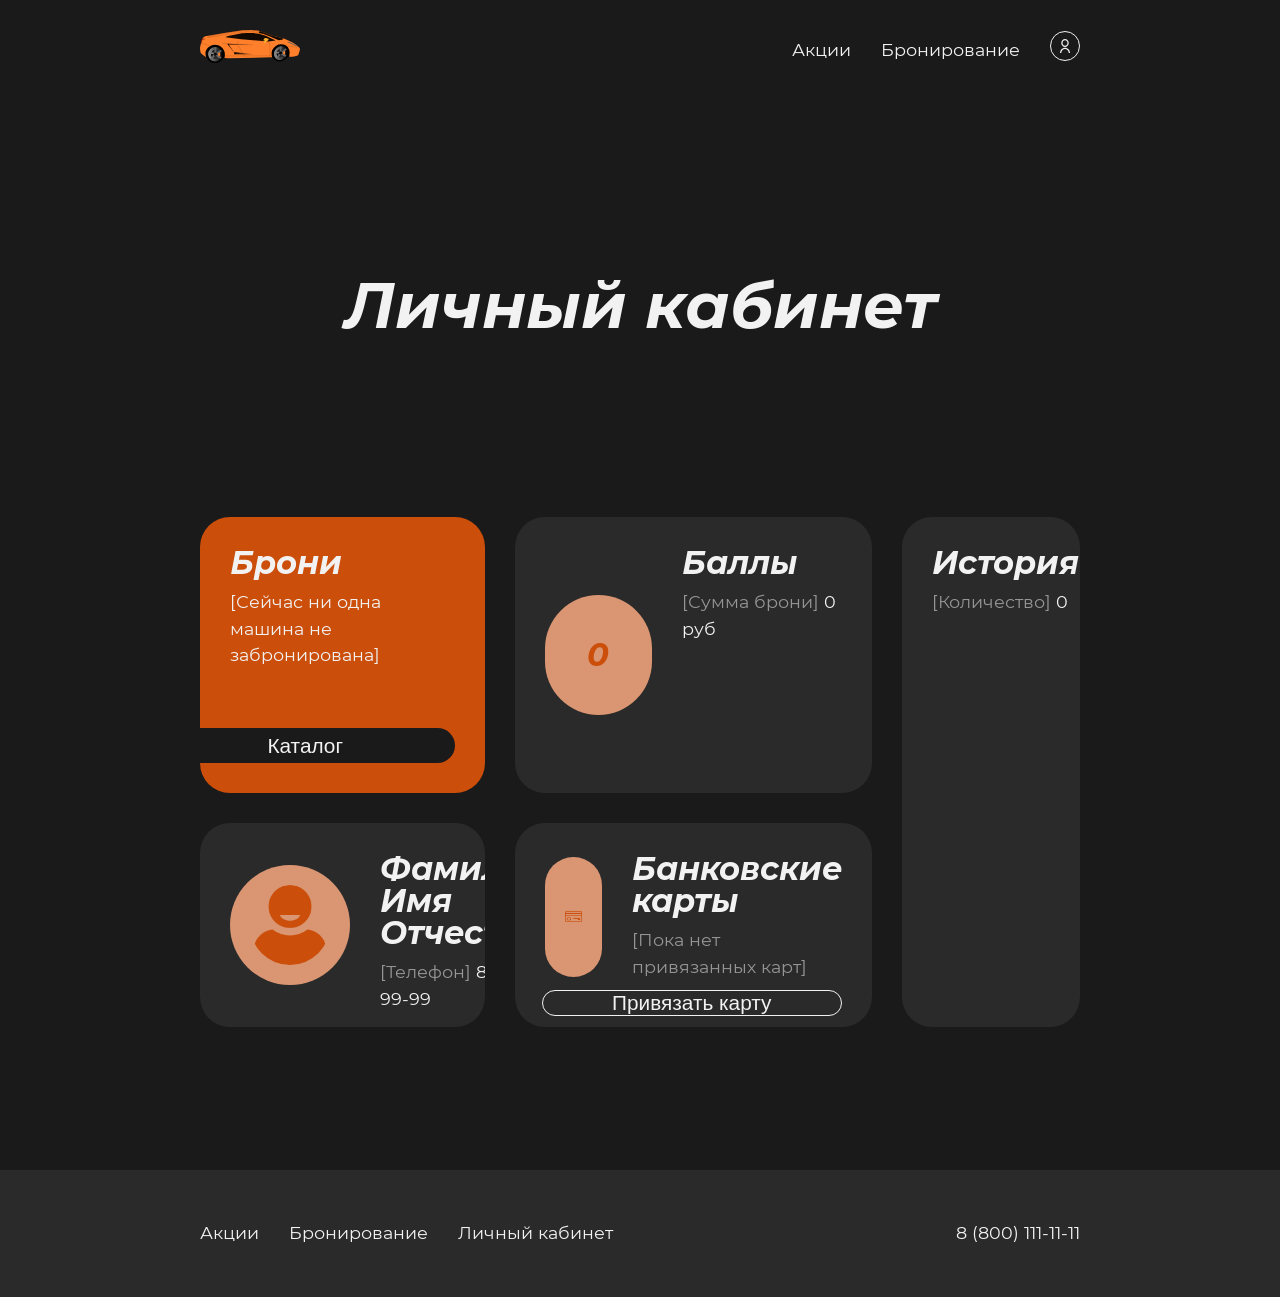
==== pages/account.html @ 6788794e "lk page" ====
<!DOCTYPE html>
<html lang="ru">
<head>
    <meta charset="UTF-8">
    <meta name="viewport" content="width=device-width, initial-scale=1.0">
    <link rel="stylesheet" href="../css/style.css">
    <title>Аккаунт</title>
</head>
<body>
    <header>
        <a href="../index.html"><img src="../img/svg/logo.svg" alt="logo" class="logo"></a>
        <nav>
            <a href="#">Акции</a>
            <a href="../pages/bron.html">Бронирование</a>
            <a href="#"><img src="../img/svg/account.svg" alt="account" class="account"></a>
        </nav>
    </header>

    <main>
        <h1>Личный кабинет</h1>
        <div class="main-account-section">
            <div class="account-data-card">
                <div class="data">
                    <h2>Брони</h2>
                    <p>[Сейчас ни одна машина не забронирована]</p>
                </div>
                <button class="cta btn-black" onclick="window.location.href='../pages/bron.html'">Каталог</button>
            </div>
            <div class="account-data-card">
                <div class="data-card">
                    <div class="circle">
                        <h2>0</h2>
                    </div>
                    <div class="data">
                        <h2>Баллы</h2>
                        <p><span>[Сумма брони]</span>&nbsp;0 руб</p>
                    </div>
                </div>
            </div>
            <div class="account-data-card">
                <div class="data">
                    <h2>История</h2>
                    <p><span>[Количество]</span>&nbsp;0</p>
                </div>
            </div>
            <div class="account-data-card">
                <div class="data-card">
                    <img src="../img/svg/user.png" alt="user" class="circle">
                    <div class="data">
                        <h2>Фамилия Имя Отчество</h2>
                        <p><span>[Телефон]</span>&nbsp;8 999 999-99-99</p>
                        <p><span>[Дата рождения]</span>&nbsp;01.01.2000</p>
                    </div>
                </div>
            </div>
            <div class="account-data-card">
                <div class="data-card">
                    <div class="circle">
                        <img src="../img/card/card.png" alt="card">
                    </div>
                    <div class="data">
                        <h2>Банковские карты</h2>
                        <p><span>[Пока нет привязанных карт]</span></p>
                    </div>
                </div>
                <button class="stroke">Привязать карту</button>
            </div>
        </div>
    </main>

    <footer>
        <nav>
            <a href="#">Акции</a>
            <a href="bron.html">Бронирование</a>
            <a href="login.html">Личный кабинет</a>
        </nav>
        <p>8 (800) 111-11-11</p>
    </footer>
</body>
</html>
---- css/style.css ----
@font-face {
    font-family: 'Montsterrat-reg';
    src: url('../fonts/Montserrat-Regular.ttf');
}
@font-face {
    font-family: 'Montsterrat-bi';
    src: url('../fonts/Montserrat-BoldItalic.ttf');
}
@font-face {
    font-family: 'NotoSans';
    src: url('../fonts/NotoSansJP-Bold.otf');
}

*{
    margin: 0;
    padding: 0;
}

p, a, label{
    font-size: 1.1em;
    font-family: 'Montsterrat-reg';
    color: #f2f2f2;
    text-decoration: none;
    line-height: 1.5;
}
a img:hover{
    fill:#fa6f24;
}
label{
    font-size: 1em;
}
span{
    color: #959595;
}
body{
    background-color: #1a1a1a;
    margin: 0 200px;
    display: flex;
    flex-direction: column;
    gap: 100px;
}
section{
    height: 100vh;
    display: flex;
    flex-direction: column;
    align-items: center;
    justify-content: space-around;
}
header{
    display: flex;
    justify-content: space-between;
    margin-top: 30px;
}
.logo{
    width: 100px;
}
a{
    transition: 0.3s;
}
a:hover{
    color: rgb(254, 127, 37);
}
nav{
    display: flex;
    align-items: center;
    gap: 30px;
}
h1{
    color: #f2f2f2;
    font-size: 4em;
    line-height: 1;
    font-family: 'Montsterrat-bi';
}
h2{
    color: #1a1a1a;
    font-size: 2em;
    line-height: 1;
    font-family: 'Montsterrat-bi';
}
h6{
    font-size: 1.5em;
    color: #f2f2f2;
    font-family: 'Montsterrat-bi';
}
section h2, main h2{
    color: #f2f2f2;
}
main{
    height: 100vh;
    display: flex;
    flex-direction: column;
    text-align: center;
    justify-content: center;
    align-items: center;
    gap: 180px;
}
.main-content, .car-card-content{
    display: flex;
    flex-direction: column;
    justify-content: center;
    align-items: center;
    gap: 30px;
}
.car-card-content{
    align-items: end;
    margin-top: 60px;
}
.main-img, .car-card-img{
    position: absolute;
    width: 40%;
    bottom: 40%;
    left: 30%;
}
.car-card-img{
    width: 60%;
    bottom: 80%;
    left: 20%;
}
button{
    font-size: 1.3em;
    border-radius: 40px;
    transition: 0.3s;
    border: none;
    width: 300px;
    height: 45px;
    text-align: center;
}
.cta{
    background-color: #fa6f24;
    color: #f2f2f2;
}
.cta:hover{
    background-color: #cb4e0a;
    cursor: pointer;  
}
.stroke{
    background-color: transparent;
    border: 1px solid #f2f2f2;
    color: #f2f2f2;
}
.stroke:hover, .active{
    background-color: #cb4e0a;
    border: 1px solid #fa6f24;
    cursor: pointer; 
}

.main-content button{
    width: 30%;
}
.main-car, .car-card{
    width: 100%;
    height: auto;
    background-color: #f2f2f2;
    border-radius: 30px;
    position: relative;
    padding: 30px;
}
.car-card{
    background-color: #2a2a2a;
    flex: 0 0 28%; 
}
.car-card button{
    width: 70%;
}
.car-card-bron{
    display: flex;
    align-items: center;
    justify-content: space-between;
    width: 100%;
}
.car-card-bron h6, .main-car-content h6{
    color: #fa6f24;
}
.btn-black{
    background-color: #1a1a1a;
}
.desc{
    width: 100%;
    display: flex;
    flex-direction: column;
    align-items: baseline;
    text-align: start;
    gap: 10px;
}
.main-car-content p, .main-car-content h2{
    color: #1a1a1a;
}
.main-car-content{
    display: flex;
    flex-direction: column;
    align-items: flex-end;
    margin-top: 50px;
}

.section-search{
    display: flex;
    flex-direction: column;
    align-items: center;
    height: 70vh;
}
.search, .form, .form-lk{
    background-color: #2a2a2a;
    padding: 80px 50px;
    width: 50%;
    display: flex;
    flex-direction: column;
    border-radius: 30px;
    height: auto;
    gap: 30px;
    align-items: end;
}
.search-results-section .carousel-container {
    height: 65%;
}

.search-results-section{
    height: 80vh;
}
/* чтобы карусель скрывалась, когда нет результатов */
.search-results-section[style*="display: none"] {
    display: none;
}
.car-info, .user-info, .form-user{
    width: 100%;
    display: flex;
    flex-direction: column;
    gap: 20px;
}
.form-user{
    align-items: end;
    gap: 50px;
}
.user-info{
    align-items: end;
}

.form{
    width: 100%;
    padding: 30px 50px;
    display: grid;
    grid-template-columns: 1fr 1fr;
    gap: 100px;
    align-items: start;
}
.form-lk{
    width: 50%;
    display: flex;
    flex-direction: column;
}
.form-btns{
    display: flex;
    align-items: center;
    justify-content: space-between;
    width: 100%;
}

input{
    width: 95%;
    background-color: #1a1a1a;
    border: none;
    border-radius: 25px;
    height: 50px;
    color: #f2f2f2;
    padding: 0 15px;
}
input::placeholder{
    color: #959595;
}
input::-webkit-calendar-picker-indicator{
    filter: invert(1);
}
.search-btns{
    display: flex;
    justify-content: space-evenly;
    width: 100%;
}

footer{
    background-color: #2a2a2a;
    margin-left: -200px;
    margin-right: -200px;
    padding: 50px 200px;
    display: flex;
    justify-content: space-between;
}


.news{
    display: grid;
    grid-template-columns: 1fr 1fr 1fr;
    grid-template-rows: 1fr 1fr;
    gap: 30px;
}

.new-content{
    display: flex;
    flex-direction: column;
    gap: 20px;
}
.new button{
    position: absolute;
    right: 20px;
    bottom: 20px;
}
.new-content h6{
    width: 100%;
}
.new-content p{
    font-size: 0.8em;
    margin-bottom: 50px;
}
.new, .trust-card, .account-data-card{
    background-color: #2a2a2a;
    padding: 30px;
    border-radius: 30px;  
    position: relative;
    overflow: hidden;
}
.new:hover{
    border: 1px solid #f2f2f2;
    box-shadow: 5px 5px 20px #f2f2f231;
}
.new img{
    opacity: 0;
    width: 100%;
    height: 100%;
    position: absolute;
    top: 0;
    left: 0;
    background-size: contain;
}


.carousel{
    display: flex;
    gap: 20px;
    width: 100%;
    height: 100%;
    transition: transform 0.5s ease-in-out;
    align-items: end;
}
.inp{
    display: flex;
    flex-direction: column;
    gap: 10px;
    width: 100%;
    text-align: left;
}
.carousel-container {
    height: 50%;
    width: 100%;
    position: relative;
    display: flex;
    align-items: center;
    justify-content: center;
    padding: 20px;
}
.carousel-wrapper {
    height: 100%;
    width: 100%;
    overflow: hidden;
    margin: 0 20px;
}
.carousel-btn {
    position: relative;
    width: 50px;
    height: 50px;
    margin-top: 70px;
    border: none;
    border-radius: 50%;
    background: #2a2a2a;
    color: #f2f2f2;
    font-size: 24px;
    cursor: pointer;
    display: flex;
    align-items: center;
    justify-content: center;
    transition: all 0.3s ease;
    z-index: 10;
}
.carousel-btn:hover {
    background: #555;
    transform: scale(1.1);
}
.carousel-btn:active {
    transform: scale(0.95);
}

.trust-cards{
    display: grid;
    gap: 30px;
    height: 80%;
    grid-template-columns: 1fr 1fr 1fr;
    grid-template-rows: 2fr 1fr 2fr;
}
.trust-card, .account-data-card{
    display: flex;
    flex-direction: column;
    align-items: center;
    justify-content: center;
    text-align: center;
    gap: 10px;
}
.trust-card:first-child, .trust-card:last-child{
    padding: 0;
}
.trust-card img{
    background-size: cover;
    background-repeat: no-repeat;
    width: 100%;  
    height: 100%;
    filter: hue-rotate(-20deg) saturate(1.3);
}
.trust-card:last-child{
    grid-column: 2/4;
    grid-row: 3;
}
.trust-card:nth-child(2){
    grid-row: 1/3;
}
.trust-card:nth-child(3){
    background-color: #ca7141;
}
.trust-card:nth-child(4){
    grid-column: 1;
    grid-row: 2/4;
    background-color: #cb4e0a;
}
.trust-card:nth-child(5){
    grid-column: 3;
}

.main-account-section{
    height: 50%;
    display: grid;
    gap: 30px;
    row-gap: 90px;
    grid-template-rows: 1.5fr 1fr;
    grid-template-columns: 0.8fr 1fr 0.5fr; 
}
.account-data-card, .data{
    text-align: left;
    align-items: baseline;
    justify-content: flex-start;
    height: 100%;
}
.account-data-card:first-child{
    align-items: end;
    background-color: #cb4e0a;
}
.account-data-card:last-child{
    align-items: end;
}
.account-data-card:first-child .data, .account-data-card:last-child .data-card{
    width: 100%;
    justify-content: start;
}
.account-data-card:nth-child(3){
    grid-row: 1/3;
    grid-column: 3;
}
.account-data-card button:hover{
    border: 1px solid #1a1a1a;
    background-color: #f2f2f2;
    color: #1a1a1a;
}
.data-card{
    display: flex;
    gap: 30px;
    align-items: center;
    justify-content: center;
    height: 100%;
}
.circle img{
    width: 100%;
}
.data{
    display: flex;
    flex-direction: column;
    gap: 10px;
}
.circle{
    width: 80px;
    height: 80px;
    padding: 20px;
    border-radius: 150px;
    display: flex;
    align-items: center;
    justify-content: center;
    background-color:#da9672;
}
.circle h2{
    color: #cb4e0a;
}
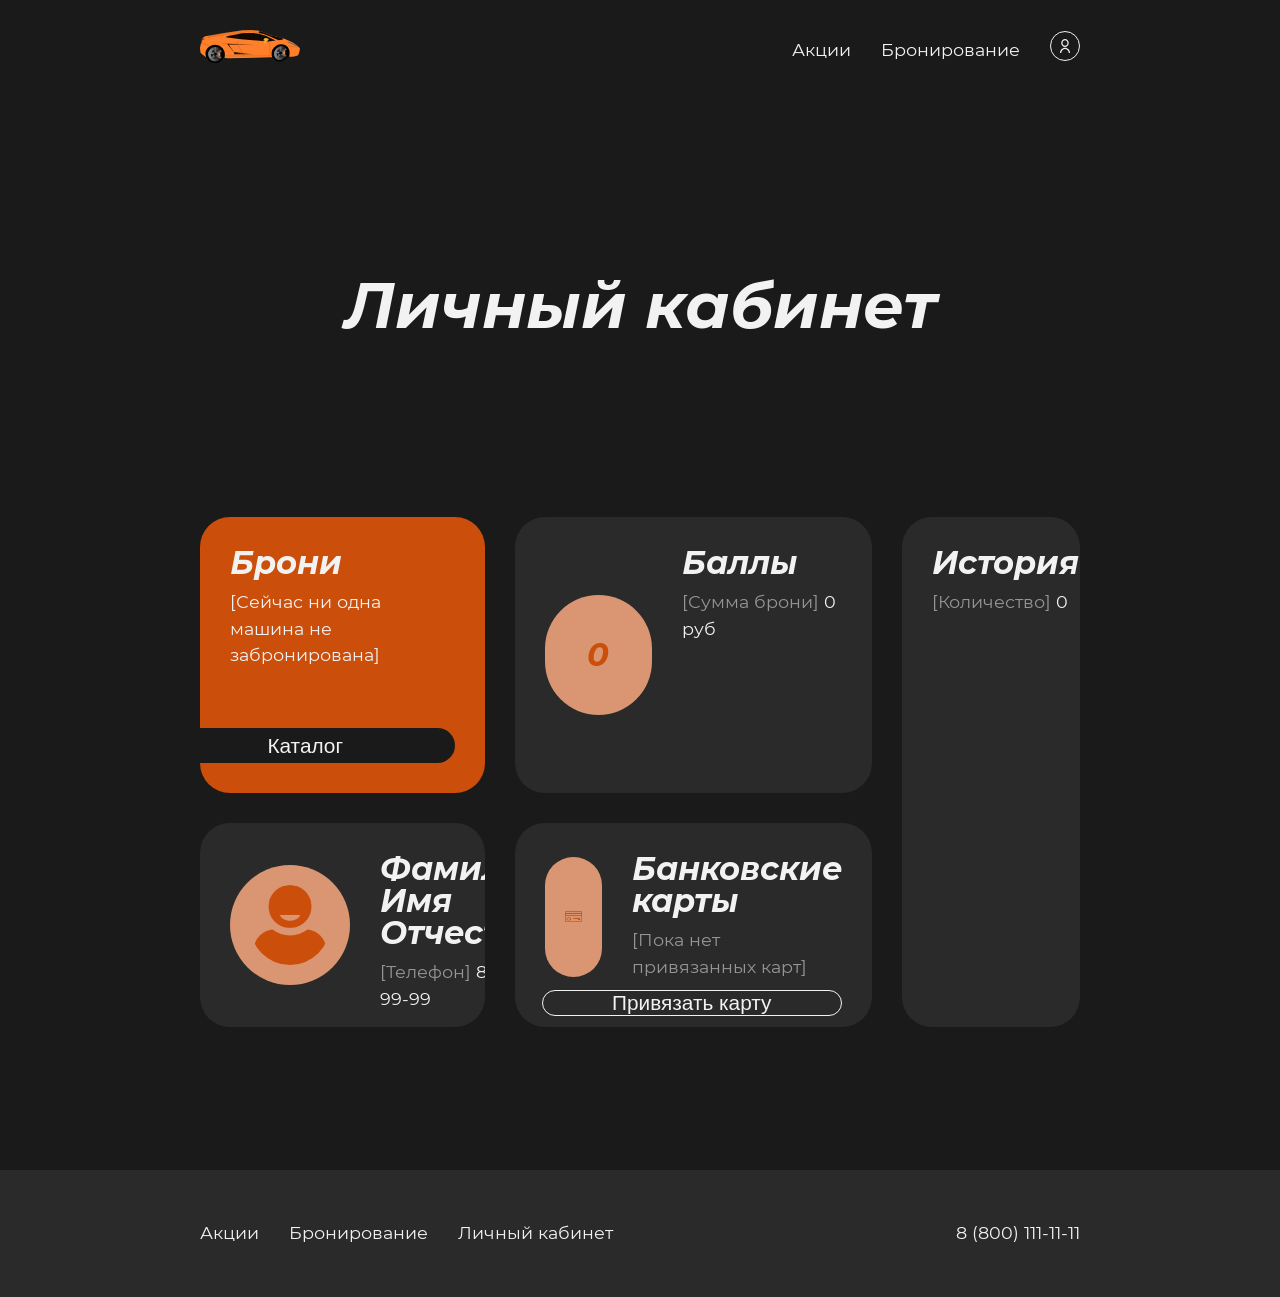
==== commit fa78434f: "log in" ====
--- a/pages/account.html
+++ b/pages/account.html
@@ -47,9 +47,9 @@
                 <div class="data-card">
                     <img src="../img/svg/user.png" alt="user" class="circle">
                     <div class="data">
-                        <h2>Фамилия Имя Отчество</h2>
-                        <p><span>[Телефон]</span>&nbsp;8 999 999-99-99</p>
-                        <p><span>[Дата рождения]</span>&nbsp;01.01.2000</p>
+                        <h2 id="name">Фамилия Имя Отчество</h2>
+                        <p id="phone"><span>[Телефон]</span>&nbsp;8 999 999-99-99</p>
+                        <p id="bd"><span>[Дата рождения]</span>&nbsp;01.01.2000</p>
                     </div>
                 </div>
             </div>
@@ -76,5 +76,7 @@
         </nav>
         <p>8 (800) 111-11-11</p>
     </footer>
+    <script src="../js/registration-script.js"></script>
+    <script src="../js/log-in-script.js"></script>
 </body>
 </html>
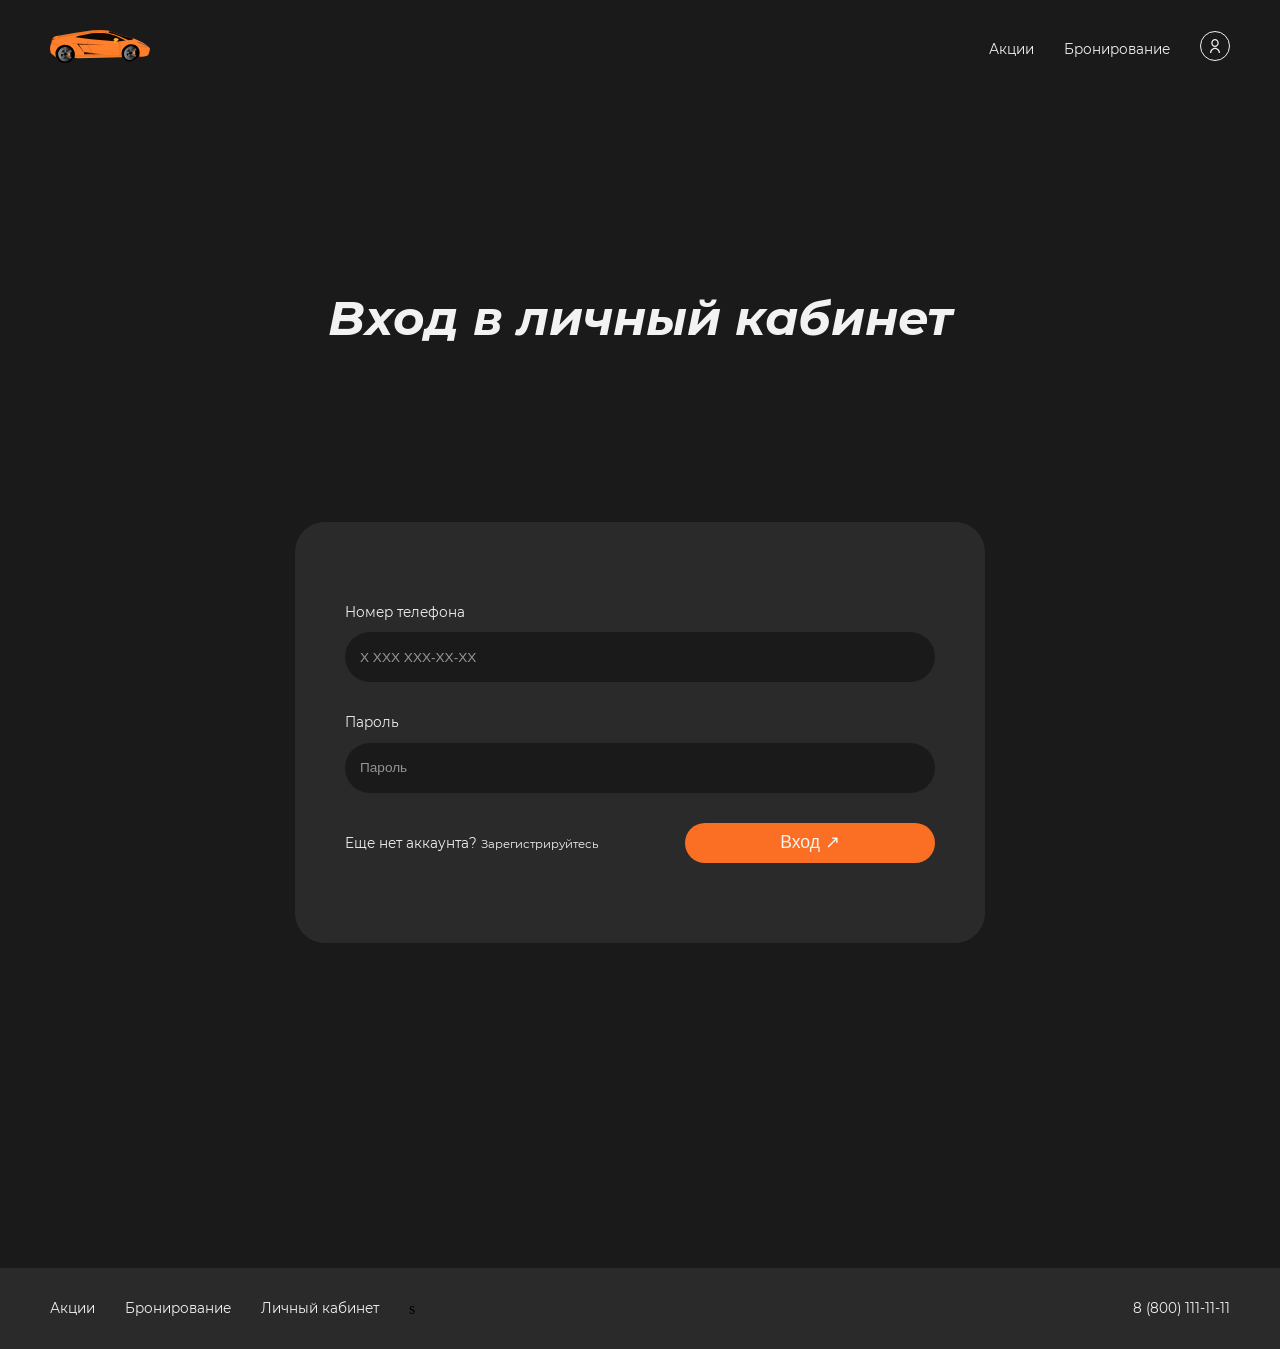
==== commit a4e46603: "final" ====
--- a/pages/account.html
+++ b/pages/account.html
@@ -11,36 +11,39 @@
         <a href="../index.html"><img src="../img/svg/logo.svg" alt="logo" class="logo"></a>
         <nav>
             <a href="#">Акции</a>
-            <a href="../pages/bron.html">Бронирование</a>
-            <a href="#"><img src="../img/svg/account.svg" alt="account" class="account"></a>
+            <a href="bron.html">Бронирование</a>
+            <a href="#" class="logout">Выйти из аккаунта</a>
+            <a href="account.html"><img src="../img/svg/account.svg" alt="account" class="account"></a>
         </nav>
     </header>
 
-    <main>
+    <main class="main-account">
         <h1>Личный кабинет</h1>
         <div class="main-account-section">
             <div class="account-data-card">
-                <div class="data">
+                <div class="data" id="bookings-container">
                     <h2>Брони</h2>
-                    <p>[Сейчас ни одна машина не забронирована]</p>
+                    <p id="bookings-empty">[Сейчас ни одна машина не забронирована]</p>
+                    <div id="bookings-list"></div>
                 </div>
                 <button class="cta btn-black" onclick="window.location.href='../pages/bron.html'">Каталог</button>
             </div>
             <div class="account-data-card">
                 <div class="data-card">
                     <div class="circle">
-                        <h2>0</h2>
+                        <h2 id="points-count">0</h2>
                     </div>
-                    <div class="data">
+                    <div class="data" id="points-container">
                         <h2>Баллы</h2>
-                        <p><span>[Сумма брони]</span>&nbsp;0 руб</p>
+                         <p><span>[Сумма брони]</span>&nbsp;<span id="points-amount">0</span> руб</p>
                     </div>
                 </div>
             </div>
             <div class="account-data-card">
-                <div class="data">
+                <div class="data" id="history-container">
                     <h2>История</h2>
-                    <p><span>[Количество]</span>&nbsp;0</p>
+                    <p id="history-empty">[Нет завершенных броней]</p>
+                    <div id="history-list"></div>
                 </div>
             </div>
             <div class="account-data-card">
@@ -53,17 +56,18 @@
                     </div>
                 </div>
             </div>
-            <div class="account-data-card">
+            <div class="account-data-card" id="cards-block">
                 <div class="data-card">
                     <div class="circle">
                         <img src="../img/card/card.png" alt="card">
                     </div>
-                    <div class="data">
+                    <div class="data" id="cards-container">
                         <h2>Банковские карты</h2>
-                        <p><span>[Пока нет привязанных карт]</span></p>
+                        <p id="cards-empty">[Пока нет привязанных карт]</p>
+                        <div id="cards-list"></div>
+                        <button class="stroke" id="attach-card-btn">Привязать карту</button>
                     </div>
                 </div>
-                <button class="stroke">Привязать карту</button>
             </div>
         </div>
     </main>
@@ -72,11 +76,38 @@
         <nav>
             <a href="#">Акции</a>
             <a href="bron.html">Бронирование</a>
-            <a href="login.html">Личный кабинет</a>
+            <a href="account.html">Личный кабинет</a>
         </nav>
         <p>8 (800) 111-11-11</p>
     </footer>
-    <script src="../js/registration-script.js"></script>
+
+    <div class="modal-overlay" id="cardModal">
+        <div class="modal">
+            <h2>Привязка карты</h2>
+            <div class="inp">
+                <label for="card-number">Номер карты</label>
+                <input type="number" id="card-number" placeholder="XXXX XXXX XXXX XXXX" maxlength="19" 
+           oninput="this.value = this.value.replace(/[^0-9 ]/g, '').replace(/\s{2,}/g, ' ').trim();">
+            </div>
+            <div class="card-row">
+                <div class="inp">
+                    <label for="card-expiry">Срок действия</label>
+                    <input type="text" id="card-expiry" placeholder="MM/YY">
+                </div>
+                <div class="inp">
+                    <label for="card-cvv">CVV</label>
+                    <input type="password" id="card-cvv" placeholder="XXX">
+                </div>
+            </div>
+            <div class="modal-btns">
+                <button class="stroke" id="cancelCard">Отмена</button>
+                <button class="cta" id="saveCard">Привязать</button>
+            </div>
+        </div>
+    </div>
+    
     <script src="../js/log-in-script.js"></script>
+    <script src="../js/in-account-script.js"></script>
+    
 </body>
 </html>
--- a/css/style.css
+++ b/css/style.css
@@ -16,8 +16,15 @@
     padding: 0;
 }
 
+img{
+    pointer-events: none;
+}
+
+.mobile-only{
+    display: none;
+}
 p, a, label{
-    font-size: 1.1em;
+    font-size: 1em;
     font-family: 'Montsterrat-reg';
     color: #f2f2f2;
     text-decoration: none;
@@ -67,18 +74,18 @@
 }
 h1{
     color: #f2f2f2;
-    font-size: 4em;
+    font-size: 3.5em;
     line-height: 1;
     font-family: 'Montsterrat-bi';
 }
 h2{
     color: #1a1a1a;
-    font-size: 2em;
+    font-size: 1.8em;
     line-height: 1;
     font-family: 'Montsterrat-bi';
 }
 h6{
-    font-size: 1.5em;
+    font-size: 1.4em;
     color: #f2f2f2;
     font-family: 'Montsterrat-bi';
 }
@@ -117,12 +124,12 @@
     left: 20%;
 }
 button{
-    font-size: 1.3em;
+    font-size: 1.1em;
     border-radius: 40px;
     transition: 0.3s;
     border: none;
     width: 300px;
-    height: 45px;
+    height: 40px;
     text-align: center;
 }
 .cta{
@@ -155,6 +162,9 @@
     position: relative;
     padding: 30px;
 }
+.main-car{
+    box-sizing: border-box;
+}
 .car-card{
     background-color: #2a2a2a;
     flex: 0 0 28%; 
@@ -208,6 +218,18 @@
     height: auto;
     gap: 30px;
     align-items: end;
+}
+.form{
+    box-sizing: border-box;
+}
+.search{
+    align-items: center;
+}
+.search input {
+    width: 88%;
+}
+.search button{
+    width: 43%;
 }
 .search-results-section .carousel-container {
     height: 65%;
@@ -252,10 +274,10 @@
     align-items: center;
     justify-content: space-between;
     width: 100%;
+    text-align: left;
 }
 
 input{
-    width: 95%;
     background-color: #1a1a1a;
     border: none;
     border-radius: 25px;
@@ -263,6 +285,11 @@
     color: #f2f2f2;
     padding: 0 15px;
 }
+input:disabled{
+    background-color: #2f2f2f;
+    border: #1a1a1a solid 1px;
+    color: #959595;
+}
 input::placeholder{
     color: #959595;
 }
@@ -274,6 +301,10 @@
     justify-content: space-evenly;
     width: 100%;
 }
+#search-btn{
+    margin: 0 4% 0 auto;
+}
+
 
 footer{
     background-color: #2a2a2a;
@@ -389,7 +420,7 @@
 .trust-cards{
     display: grid;
     gap: 30px;
-    height: 80%;
+    height: 70%;
     grid-template-columns: 1fr 1fr 1fr;
     grid-template-rows: 2fr 1fr 2fr;
 }
@@ -448,9 +479,6 @@
     align-items: end;
     background-color: #cb4e0a;
 }
-.account-data-card:last-child{
-    align-items: end;
-}
 .account-data-card:first-child .data, .account-data-card:last-child .data-card{
     width: 100%;
     justify-content: start;
@@ -470,6 +498,10 @@
     align-items: center;
     justify-content: center;
     height: 100%;
+}
+.data button{
+    height: 30px;
+    margin-top: 10px;
 }
 .circle img{
     width: 100%;
@@ -492,3 +524,505 @@
 .circle h2{
     color: #cb4e0a;
 }
+
+.modal-overlay {
+    position: fixed;
+    top: 0;
+    left: 0;
+    width: 100%;
+    height: 100%;
+    background: rgba(0, 0, 0, 0.5);
+    display: none;
+    justify-content: center;
+    align-items: center;
+    z-index: 9999; /* Поверх всего */
+}
+
+.modal {
+    display: flex;
+    flex-direction: column;
+    gap: 20px;
+    background: #2a2a2a;
+    padding: 30px;
+    border-radius: 12px;
+    max-width: 400px;
+    width: 90%;
+    box-shadow: 0 4px 20px rgba(0, 0, 0, 0.3);
+    z-index: 10000;
+    position: relative;
+}
+.modal h2, #points-amount{
+    color: #f2f2f2;
+}
+
+.modal .card-row {
+    display: flex;
+    gap: 10px;
+    justify-content: flex-end;
+}
+
+.modal .card-row .inp {
+    flex: 1;
+    width: 40%;
+}
+
+.modal-btns {
+    display: flex;
+    gap: 10px;
+    justify-content: flex-end;
+}
+#bookings-list,
+#history-list,
+#cards-list {
+    width: 100%;
+    max-height: 100px;
+    overflow-y: auto;
+    padding-right: 5px;
+}
+#cards-list{
+    max-height: 30px;
+}
+#history-list{
+    max-height: 450px;;
+}
+/* Скролл для всех списков */
+#bookings-list::-webkit-scrollbar,
+#history-list::-webkit-scrollbar,
+#cards-list::-webkit-scrollbar {
+    width: 4px;
+}
+
+#bookings-list::-webkit-scrollbar-track,
+#history-list::-webkit-scrollbar-track,
+#cards-list::-webkit-scrollbar-track {
+    background: #f1f1f1;
+    border-radius: 10px;
+}
+
+#bookings-list::-webkit-scrollbar-thumb,
+#history-list::-webkit-scrollbar-thumb,
+#cards-list::-webkit-scrollbar-thumb {
+    background: #ffbf9d;
+    border-radius: 10px;
+}
+
+/* Элементы списков */
+.booking-item,
+.history-item,
+.card-item {
+    border-bottom: 1px solid #eee;
+    padding: 6px 0;
+}
+
+.booking-item:last-child,
+.history-item:last-child,
+.card-item:last-child {
+    border-bottom: none;
+}
+
+.booking-item p,
+.history-item p,
+.card-item p {
+    margin: 2px 0;
+}
+
+/* Скрываем пустые сообщения, когда есть элементы */
+#bookings-empty.hidden,
+#history-empty.hidden,
+#cards-empty.hidden {
+    display: none;
+}
+
+@media (min-width: 1280px){
+    h1{
+        font-size: 3em;
+    }
+    h2{
+        font-size: 1.5em;
+    }
+    p, a, label, input{
+        font-size: 0.85em;
+    }
+     .main-account-section p, .history-item p{
+        font-size: 1em;
+     }
+    h6{
+        font-size: 1.3em;
+    }
+    
+    body{
+        margin: 0 50px;
+    }
+    footer {
+        margin: 100px -50px 0 -50px;
+        padding: 30px 50px;
+    }
+    .data button{
+        height: 35px;
+    }
+    button{
+        width: 250px;
+    }
+
+    .main-img{
+        bottom: 55%;
+    }
+    .news, .trust-cards{
+        gap: 20px;
+    }
+    .new, .trust-card, .account-data-card{
+        padding: 20px;
+    }
+    .carousel-container{
+        height: 50% ;
+    }
+    .car-card{
+        min-height: 260px;
+    }
+    .car-card img{
+        bottom: 83%;
+    }
+    .car-info, .form-user{
+        gap: 10px;
+    }
+    .search{
+        padding: 50px 50px;
+    }
+    .search-results-section .car-card img{
+        bottom: 83%;
+    }
+    .search-results-section .car-card{
+        height: 370px;
+    }
+    .search-results-section .carousel-container{
+        height: 100%;
+    }
+    .search-results-section .car-card-content{
+        bottom: 30px;
+        top: 90px;
+    }
+    .main-account-section {
+        grid-template-columns: 1fr 1.2fr 0.8fr;
+        height: 65%;
+        row-gap: 70px;
+    }
+    .main-account-section button{
+        width: 250px;
+    }
+    .car-card button {
+        width: 60%;
+    }
+}
+
+@media (min-width: 1440px){
+    h2{
+        font-size: 1.5em;
+    }
+    p, a, label, input{
+        font-size: 0.85em;
+    }
+     .main-account-section p, .history-item p{
+        font-size: 1em;
+     }
+    h6{
+        font-size: 1.3em;
+    }
+
+    body{
+        margin: 0 100px;
+    }
+    footer {
+        margin: 0 -100px;
+        padding: 30px 100px;
+    }
+    button{
+        width: 300px;
+    }
+    .data{
+        gap: 5px;
+    }
+    .data button{
+        height: 35px;
+    }
+    .news, .trust-cards{
+        gap: 30px;
+    }
+    .new, .trust-card, .account-data-card{
+        padding: 30px;
+    }
+    main .carousel-container{
+        height: 60% ;
+    }
+    .carousel .car-card{
+        height: 350px;
+    }
+    .car-card img{
+        bottom: 83%;
+    }
+    .car-card button {
+        width: 70%;
+    }
+    .car-info, .form-user{
+        gap: 20px;
+    }
+    .search{
+        padding: 80px 50px;
+    }
+    .search-results-section .car-card img{
+        bottom: 83%;
+    }
+    .search-results-section .car-card{
+        height: 330px;
+    }
+    .search-results-section .carousel-container{
+        height: 75%;
+    }
+    .search-results-section .car-card-content{
+        bottom: 30px;
+        top: 90px;
+    }
+    .main-account-section {
+        grid-template-columns: 1fr 1.2fr 0.8fr;
+        height: 50%;
+        gap: 20px;
+        row-gap: 80px;
+    }
+    .main-account-section button{
+        width: 250px;
+    }
+    .bron{
+        height: auto;
+        gap: 80px;
+    }
+}
+
+@media (min-width: 1920px){
+    p, a, label, input, .history-item p{
+        font-size: 1.25em  ;
+    }
+    button, .data button{
+        font-size: 1.3em  ;
+        height: 50px  ;
+    }
+    input{
+        height: 60px  ;
+    }
+    .search input{
+        height: 50px  ;
+    }
+    h1{
+        font-size: 4em;
+    }
+    h2{
+        font-size: 2em  ;
+    }
+    h6{
+        font-size: 1.6em  ;
+    }
+    .main-img{
+        bottom: 55%  ;
+    }
+    .main-img{
+        bottom: 40%  ;
+    }
+    .carousel-container{
+        height: 40%  ;
+    }
+    .car-card{
+        min-height: 360px  ;
+    }
+    .car-card img{
+        bottom: 83%  ;
+    }
+    .search-results-section .car-card img{
+        bottom: 88%  ;
+    }
+    .search-results-section .car-card{
+        min-height: 450px  ;
+    }
+    .search-results-section .carousel-container{
+        height: 75%  ;
+    }
+    .search-results-section .car-card-content{
+        bottom: 30px  ;
+        top: 90px  ;
+    }
+    .main-account-section {
+        grid-template-columns: 0.8fr 1fr 0.7fr  ;
+    }
+}
+
+
+@media (max-width: 760px){
+    h1{
+        font-size: 3em;
+    }
+    h2{
+        font-size: 1.5em;
+    }
+    p, a, label, input{
+        font-size: 0.85em;
+    }
+     .main-account-section p, .history-item p{
+        font-size: 1em;
+     }
+    h6{
+        font-size: 1.3em;
+    }
+    
+    body{
+        margin: 0 10px;
+    }
+    footer {
+        margin: 0 -10px;
+        padding: 10px;
+    }
+    nav{
+        gap: 10px;
+    }
+    
+    .data button{
+        height: 35px;
+    }
+    button{
+        width: 250px;
+    }
+
+    .main-content{
+        gap: 15px;
+    }
+    .main-img, .car-card img {
+        bottom: 80%;
+        width: 80%;
+        left: 10%;
+    }
+    .main-car-content{
+        gap: 15px;
+    }
+    .section-trust, .section-news{
+        height: auto;
+        gap: 60px;
+    }
+    .news, .trust-cards{
+        gap: 20px;
+        display: flex;
+        flex-direction: column;
+    }
+    .new, .trust-card, .account-data-card{
+        padding: 30px 20px;
+    }
+    .carousel-container{
+        height: 60% ;
+        padding: 0;
+    }
+    .car-card{
+        min-height: 380px;
+        flex: 0 0 80%;
+        padding: 20px;
+    }
+    .car-card button {
+        width: 60%;
+        font-size: 0.9em;
+    }
+    .car-card img{
+        bottom: 88%;
+    }
+    .car-info, .form-user{
+        gap: 10px;
+    }
+    .search{
+        padding: 30px;
+        width: 85%;
+    }
+    .search-results-section .car-card img{
+        bottom: 83%;
+    }
+    .search-results-section .car-card{
+        min-height: 400px;
+    }
+    .search-results-section .carousel-container{
+        height: 75%;
+    }
+    .search-results-section .car-card-content{
+        bottom: 30px;
+        top: 90px;
+    }
+    .main-bron{
+        gap: 80px;
+    }
+    .main-account, .main-reg{
+        height: auto;
+        gap: 80px;
+    }
+    .main-account-section {
+        display: flex;
+        flex-direction: column;
+        gap: 30px;
+        height: 65%;
+        max-width: calc(100% - 20px);
+    }
+    .main-account-section button{
+        width: 200px;
+    }
+    .bron{
+        height: auto;
+        gap: 80px;
+    }
+    .form{
+        grid-template-columns: 1fr;
+        padding: 30px 20px;
+        gap: 80px;
+    }
+    .form-user{
+        gap: 20px;
+    }
+    .data{
+        width: 70%;
+    }
+    .data-card{
+        gap: 15px;
+    }
+    .circle{
+        width: 60px;
+        height: 60px;
+    }
+    .logo{
+        width: 80px;
+    }
+    .form-lk{
+        width: calc(100% - 20px);
+        padding: 30px;
+        box-sizing: border-box;
+        gap: 20px;
+    }
+    .mobile-only{
+        display: inline;
+    }
+    .form-btns button {
+        width: 150px;
+    }
+}
+@media (max-width: 400px){
+    .search{
+        padding: 20px;
+    }
+    .carousel-wrapper{
+        margin: 0 0 0 10px;
+    }
+    footer{
+        flex-direction: column;
+        gap: 10px
+    }
+    h6{
+        font-size: 1.2em;
+    }
+    .bron h1{
+        text-align: center;
+    }
+    .form-lk{
+        gap: 20px;
+    }
+    .logo{
+        width: 60px;
+    }
+}
